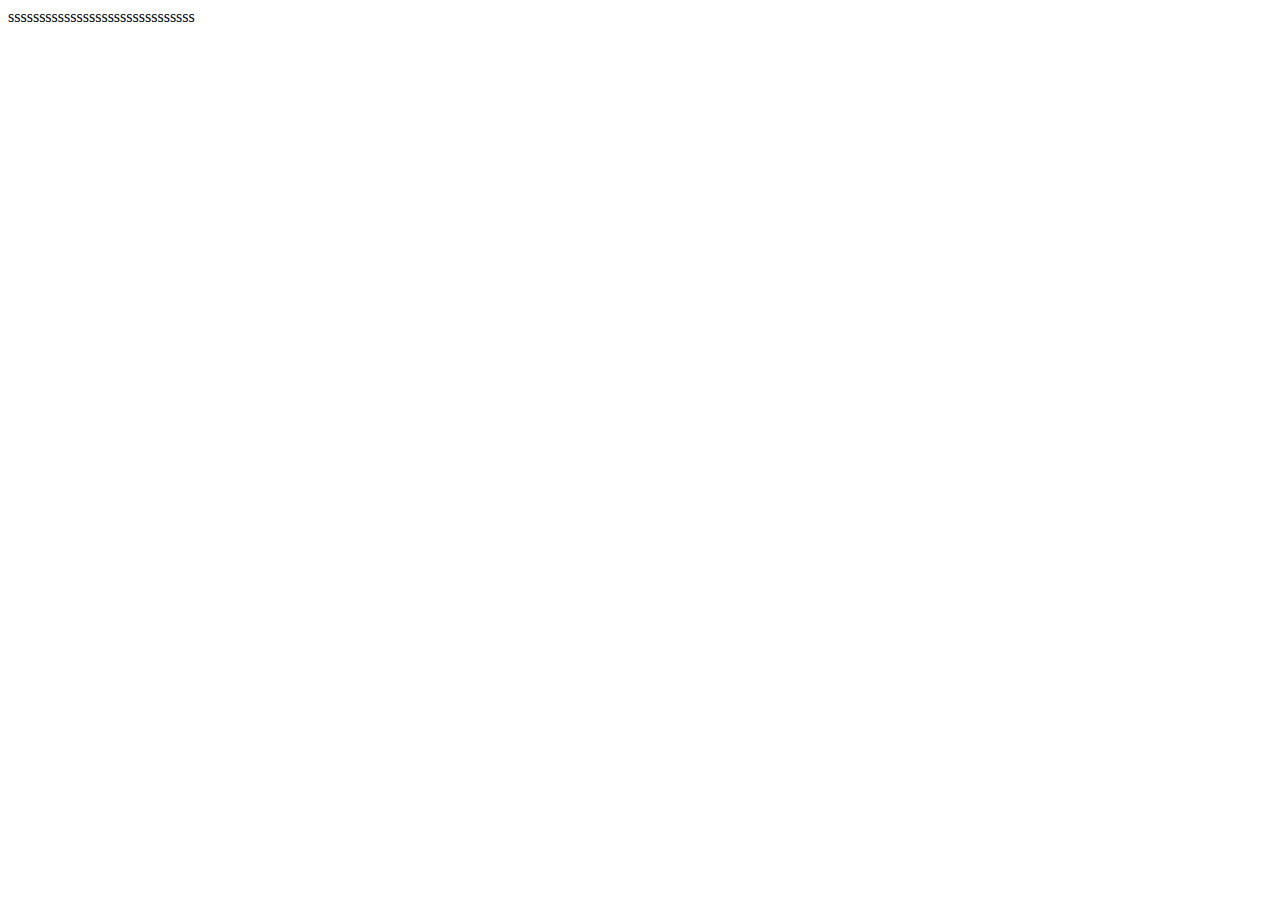
==== index.html @ 495b527f "Inicio de proyecto" ====
<!DOCTYPE html>
<html lang="en">
<head>
    <meta charset="UTF-8">
    <meta http-equiv="X-UA-Compatible" content="IE=edge">
    <meta name="viewport" content="width=device-width, initial-scale=1.0">
    <title>Netflix</title>
    <link rel="stylesheet" href="src/styleindex.css">
</head>
<body>
    <div id="fondo">ssssssssssssssssssssssssssssss</div>
</body>
</html>
---- src/styleindex.css ----
#fondo{
    width: 100%;
    height: 100%;
    background-image:url(src/fondoindex.jpg) ;

}
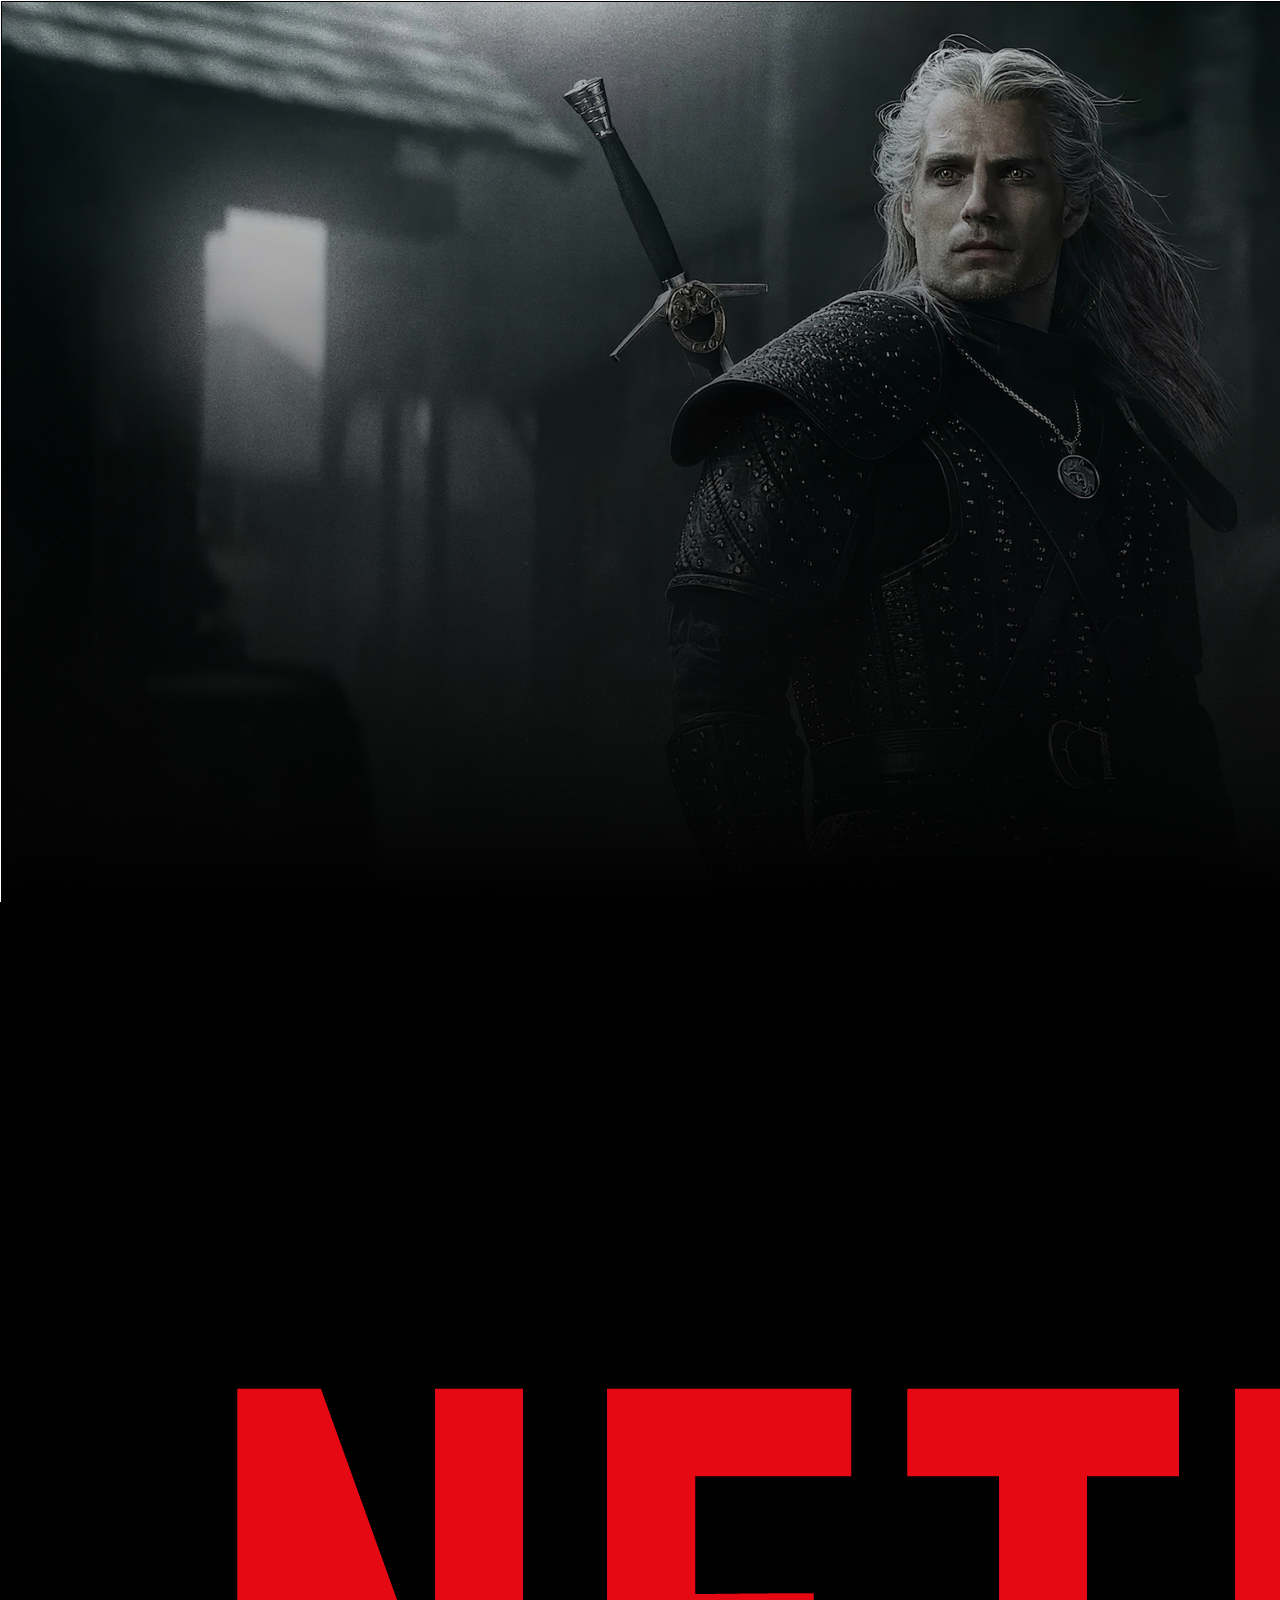
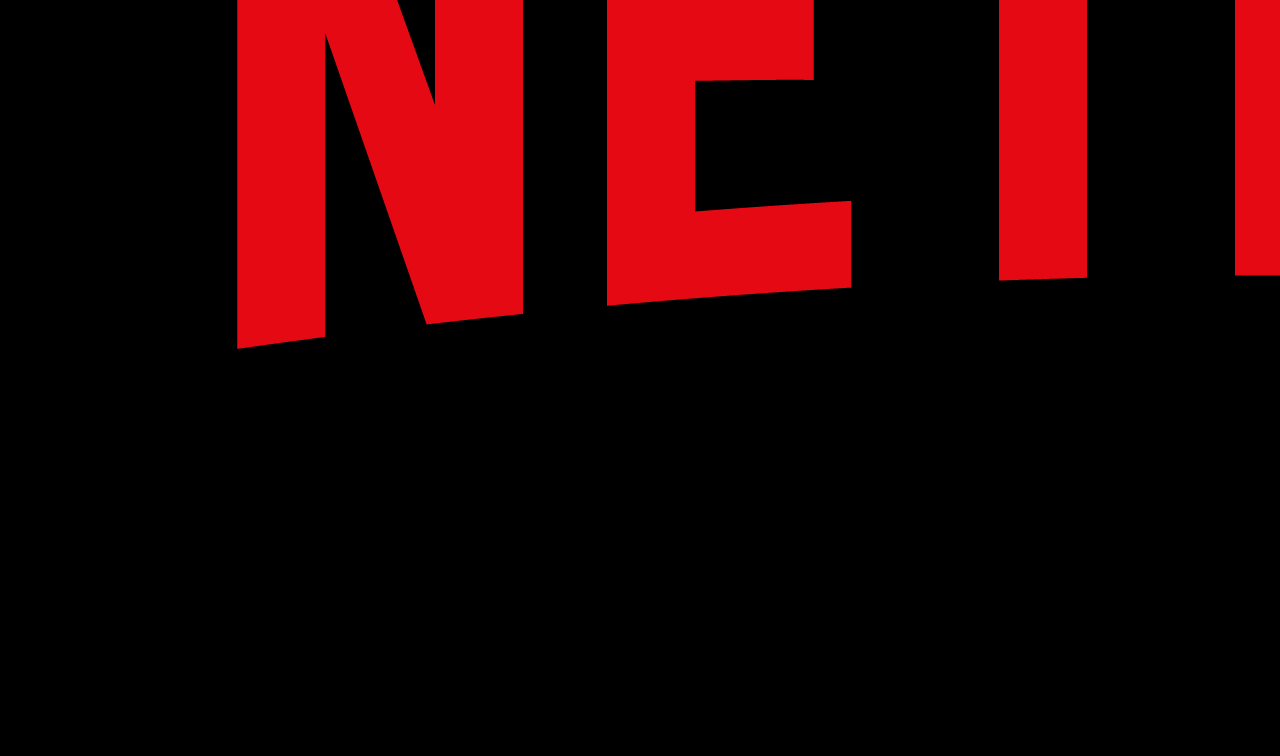
==== commit ed3fac54: "Diseño inicial página principal" ====
--- a/index.html
+++ b/index.html
@@ -8,6 +8,18 @@
     <link rel="stylesheet" href="src/styleindex.css">
 </head>
 <body>
-    <div id="fondo">ssssssssssssssssssssssssssssss</div>
+    <div>
+      
+    
+    <div class="fondo">
+      <div class="difum">
+        
+      </div>
+    </div>
+    <nav>
+      <img src="src/logonetflix.png" alt="logonetflix" id="">
+    </nav>
+
+</div>
 </body>
-</html>+</html>
--- a/src/styleindex.css
+++ b/src/styleindex.css
@@ -1,6 +1,32 @@
-#fondo{
+body{
+  margin: 0px;
+  background:black;
+}
+.fondo{
+  display:block;
+  margin:0px;
     width: 100%;
-    height: 100%;
-    background-image:url(src/fondoindex.jpg) ;
-
-}+    height:900px;
+    background-image: url(/src/fondoindex.jpg) ;
+    background-position: center;
+    background-repeat: no-repeat;
+    background-size: cover;
+    z-index: -1;
+    border: 1px solid white;
+}
+.difum{
+  margin:0px;
+  width: 100%;
+  height:900px;
+  z-index: 1;
+  border: 1px solid;
+  background: linear-gradient(to bottom, rgba(0, 0, 0, 0), rgba(0, 0, 0, 1));
+} 
+nav{
+  position: absolute;
+  margin-top: 10px;
+  z-index: 2;
+}
+#logo{
+  width:100px;
+}
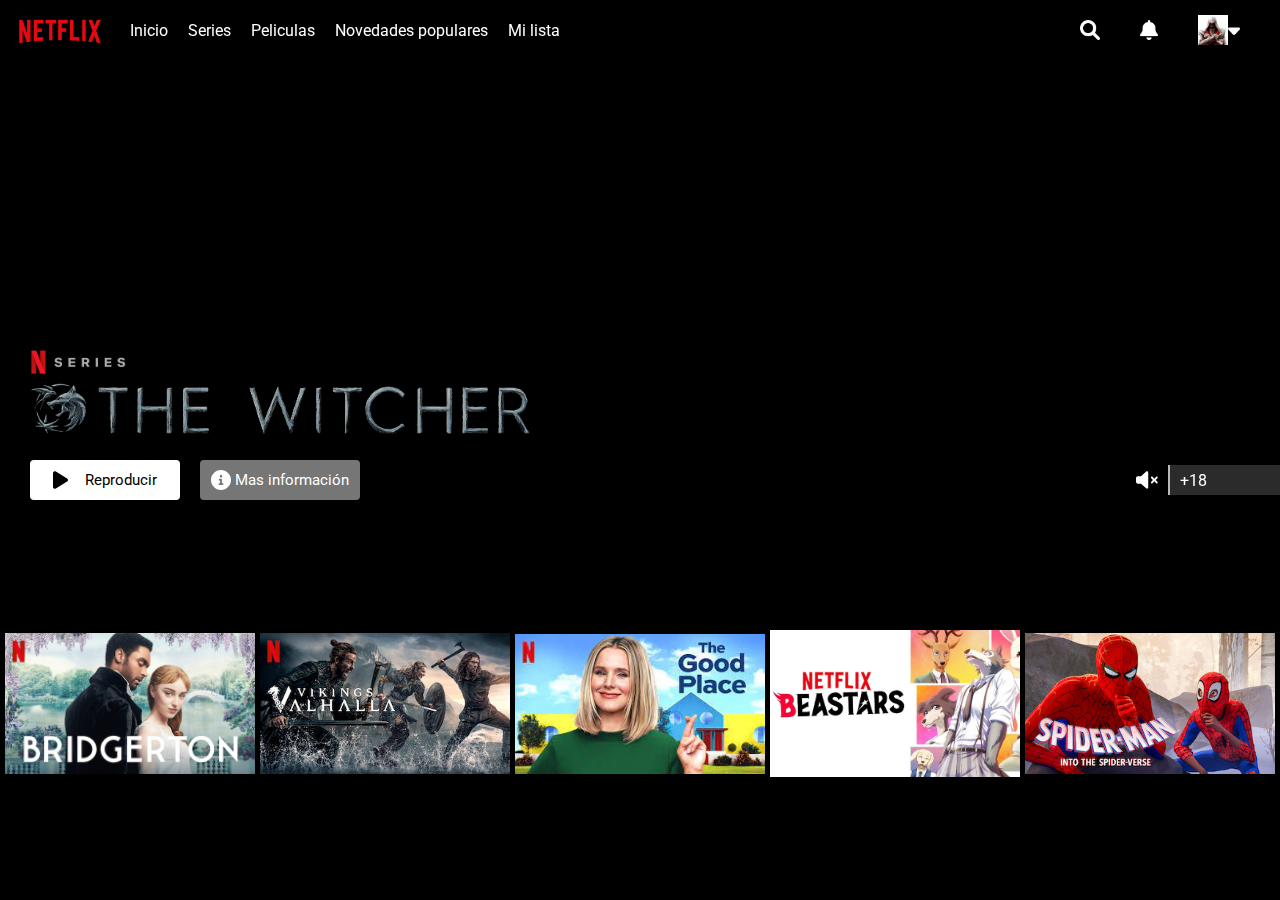
==== commit e648b8ee: "Se realiza index y comienza login" ====
--- a/index.html
+++ b/index.html
@@ -1,25 +1,81 @@
 <!DOCTYPE html>
 <html lang="en">
+
 <head>
-    <meta charset="UTF-8">
-    <meta http-equiv="X-UA-Compatible" content="IE=edge">
-    <meta name="viewport" content="width=device-width, initial-scale=1.0">
-    <title>Netflix</title>
-    <link rel="stylesheet" href="src/styleindex.css">
+  <meta charset="UTF-8">
+  <meta http-equiv="X-UA-Compatible" content="IE=edge">
+  <meta name="viewport" content="width=device-width, initial-scale=1.0">
+  <title>Netflix</title>
+  <link rel="stylesheet" href="src/styleindex.css">
+  <link rel="preconnect" href="https://fonts.googleapis.com">
+  <link rel="preconnect" href="https://fonts.gstatic.com" crossorigin>
+  <link href="https://fonts.googleapis.com/css2?family=Roboto:ital,wght@0,300;0,400;0,500;0,700;1,900&display=swap" rel="stylesheet">
 </head>
+
 <body>
-    <div>
-      
-    
-    <div class="fondo">
-      <div class="difum">
-        
+  <nav id="logo">
+    <div class="left">
+      <img src="src/logonetflix.png" alt="logonetflix" id="netflix">
+      <div class="cardleft">
+        Inicio
+      </div>
+      <div class="cardleft">
+        Series
+      </div>
+      <div class="cardleft">
+        Peliculas
+      </div>
+      <div class="cardleft">
+        Novedades populares
+      </div>
+      <div class="cardleft">
+        Mi lista
       </div>
     </div>
-    <nav>
-      <img src="src/logonetflix.png" alt="logonetflix" id="">
-    </nav>
+    <div class="right">
+      <img src="src/lupa.png" alt="" class="cardright icono">
+      <img src="src/campana.png" alt="" class="cardright icono">
+      <div class="cardright" id="user">
+        <img src="src/user.jpg" alt="" id="userimg">
+        <img src="src/menuabajo.png" alt="" class="icono">
+      </div>
+    </div>
+  </nav>
+  <div class="difumnav">
+  </div>
+  <div class="fondo">
+    <div class="difumbody">
+    </div>
+  </div>
+  <div id="logotw">
+    <img src="src/logotw.png" alt="">
+  </div>
+  <div id="logoplay">
+    <div class="left">
+      <button id="play">
+        <img src="src/play.svg" alt="" class="svg">
+        <p>Reproducir</p>
+      </button>
+      <button id="info">
+        <img src="src/info.svg" alt="" class="svg">
+        <p>Mas información</p>
+      </button>
+    </div>
+    <div class="right">
+      <img src="src/mute.svg" alt="" class="svg" id="mute">
+      <div id="age">
+        +18
+      </div>
+    </div>
+  </div>
+  <div id="carrusel">
+    <img src="src/card 1.jpg" alt="" class="cardcarrusel" id="card1">
+    <img src="src/card 2.jpg" alt="" class="cardcarrusel">
+    <img src="src/card 3.jpg" alt="" class="cardcarrusel">
+    <img src="src/card 4.jpg" alt="" class="cardcarrusel">
+    <img src="src/card 5.jpg" alt="" class="cardcarrusel" id="card5">
+  </div>
 
-</div>
 </body>
-</html>
+
+</html>--- a/src/styleindex.css
+++ b/src/styleindex.css
@@ -1,32 +1,167 @@
 body{
   margin: 0px;
-  background:black;
+  background:rgb(0, 0, 0);
+  color: white;
+  font-family: 'Roboto', sans-serif;
 }
 .fondo{
-  display:block;
+  position: absolute;
+  top: 0px;
   margin:0px;
     width: 100%;
     height:900px;
-    background-image: url(/src/fondoindex.jpg) ;
+    background-image: url(/G16-A/ClonNetflix/src/fondoindex.jpg);
     background-position: center;
     background-repeat: no-repeat;
     background-size: cover;
-    z-index: -1;
-    border: 1px solid white;
+    z-index: 0;
 }
-.difum{
+.difumbody{
   margin:0px;
   width: 100%;
   height:900px;
   z-index: 1;
-  border: 1px solid;
-  background: linear-gradient(to bottom, rgba(0, 0, 0, 0), rgba(0, 0, 0, 1));
+  
+  background: linear-gradient(to bottom, rgba(0, 0, 0, 0), 70%, rgba(0, 0, 0, 1));
 } 
+.difumnav{
+  position: fixed;
+  height: 60px;
+  top: 0px;
+  background: linear-gradient(to top, rgba(0, 0, 0, 0), 20%, rgba(0, 0, 0, 1));
+  width: 100%;
+  z-index:2 ;
+}
 nav{
-  position: absolute;
-  margin-top: 10px;
-  z-index: 2;
+  position: fixed;
+  height: 60px;
+  top: 0px;
+  width: 100%;
+  z-index: 3 ;
+  display: flex;
 }
-#logo{
-  width:100px;
+.left{
+  width: 50%;
+  display: flex;
+  justify-content: flex-start;
 }
+.right{
+  width: 50%;
+  display: flex;
+  justify-content: flex-end;
+  align-items: center;
+}
+#logo #netflix{
+  width: 100px;
+  margin-left: 10px;
+}
+.cardleft{
+  margin-left: 20px;
+  display: flex;
+  align-items: center;
+  cursor: pointer;
+}
+.cardright{
+  margin-right: 40px;
+  /* display: flex; */
+  align-items: center;
+}
+#user{
+  display: flex;
+}
+#userimg{
+  width: 30px;
+}
+.icono{
+  height: 20px;
+  object-fit: contain;
+}
+#logotw{
+  position: relative;
+  top: 350px;
+  width: 100%;
+  height: 90px;
+}
+#logotw img{
+  width: 500px;
+  margin-left: 30px;
+}
+#logoplay{
+  
+  top: 370px;
+  display: flex;
+  position: relative;
+}
+.svg{
+  height: 20px;
+}
+#play{
+  display: flex;
+  align-items: center;
+  border: none;
+  height: 40px;
+  margin-left: 30px;
+  width: 150px;
+  justify-content: space-evenly;
+  font-family: 'Roboto', sans-serif;
+  font-size: 15px;
+  font-style: bold 700;
+  border-radius: 4px;
+  background: white;
+  cursor: pointer;
+}
+#info{
+  display: flex;
+  align-items: center;
+  border: none;
+  height: 40px;
+  margin-left: 20px;
+  width: 160px;
+  justify-content: space-evenly;
+  font-family: 'Roboto', sans-serif, bold;
+  font-size: 15px;
+  border-radius: 4px;
+  background: rgba(159, 159, 159, 0.747);
+  color: white;
+  font-style: bold 700;
+  cursor: pointer;
+}
+#info img{
+  filter: invert(100%);
+}
+#age{
+  display: flex;
+  align-items: center;
+  width: 100px;
+  height: 30px;
+  background: rgba(150, 150, 150, 0.285);
+  backdrop-filter: blur(1px);
+  padding-left: 10px;
+  border-left: solid 2px rgb(185, 185, 185);
+  margin-left: 10px;
+}
+#mute{
+  filter: invert(100%);
+  cursor: pointer;
+}
+#carrusel{
+  position: relative;
+  top: 500px;
+  display: flex;
+  justify-content: space-evenly;
+}
+.cardcarrusel{
+
+  width: 250px;
+  object-fit: contain;
+}
+.cardcarrusel:hover{
+  transform: scale(1.5);
+  transition: 500ms;
+}
+#card1:hover{
+  transform: scale(1.5) translate(20%,0%);
+}
+#card5:hover{
+  transform: scale(1.5) translate(-20%,0%);
+}
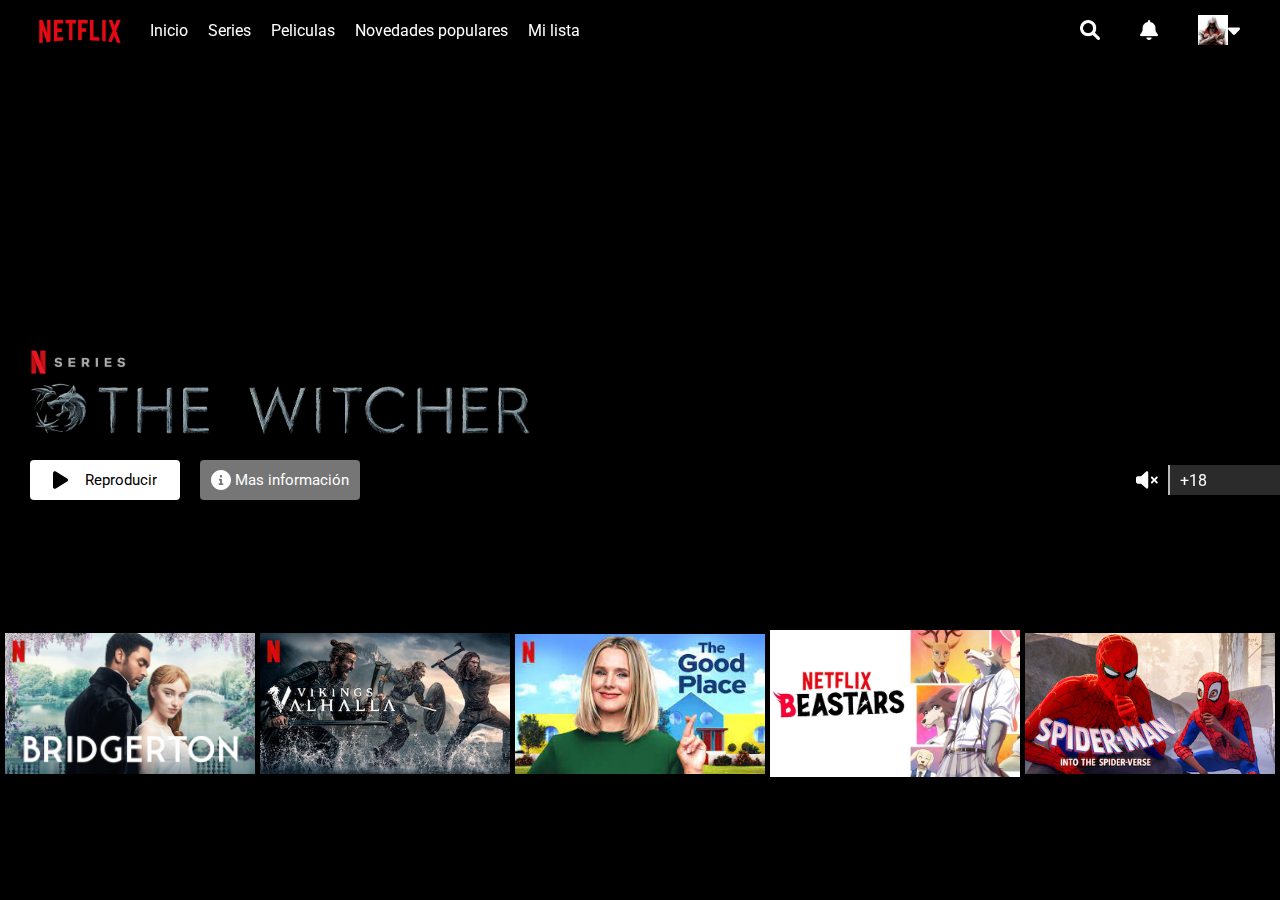
==== commit 8fde948f: "Primer version de login" ====
--- a/index.html
+++ b/index.html
@@ -6,6 +6,7 @@
   <meta http-equiv="X-UA-Compatible" content="IE=edge">
   <meta name="viewport" content="width=device-width, initial-scale=1.0">
   <title>Netflix</title>
+  <link rel="icon" href="src/n.png">
   <link rel="stylesheet" href="src/styleindex.css">
   <link rel="preconnect" href="https://fonts.googleapis.com">
   <link rel="preconnect" href="https://fonts.gstatic.com" crossorigin>
--- a/src/styleindex.css
+++ b/src/styleindex.css
@@ -28,7 +28,7 @@
   position: fixed;
   height: 60px;
   top: 0px;
-  background: linear-gradient(to top, rgba(0, 0, 0, 0), 20%, rgba(0, 0, 0, 1));
+  background: linear-gradient(to top, rgba(0, 0, 0, 0), 40%, rgba(0, 0, 0, 1));
   width: 100%;
   z-index:2 ;
 }
@@ -53,7 +53,7 @@
 }
 #logo #netflix{
   width: 100px;
-  margin-left: 10px;
+  margin-left: 30px;
 }
 .cardleft{
   margin-left: 20px;
